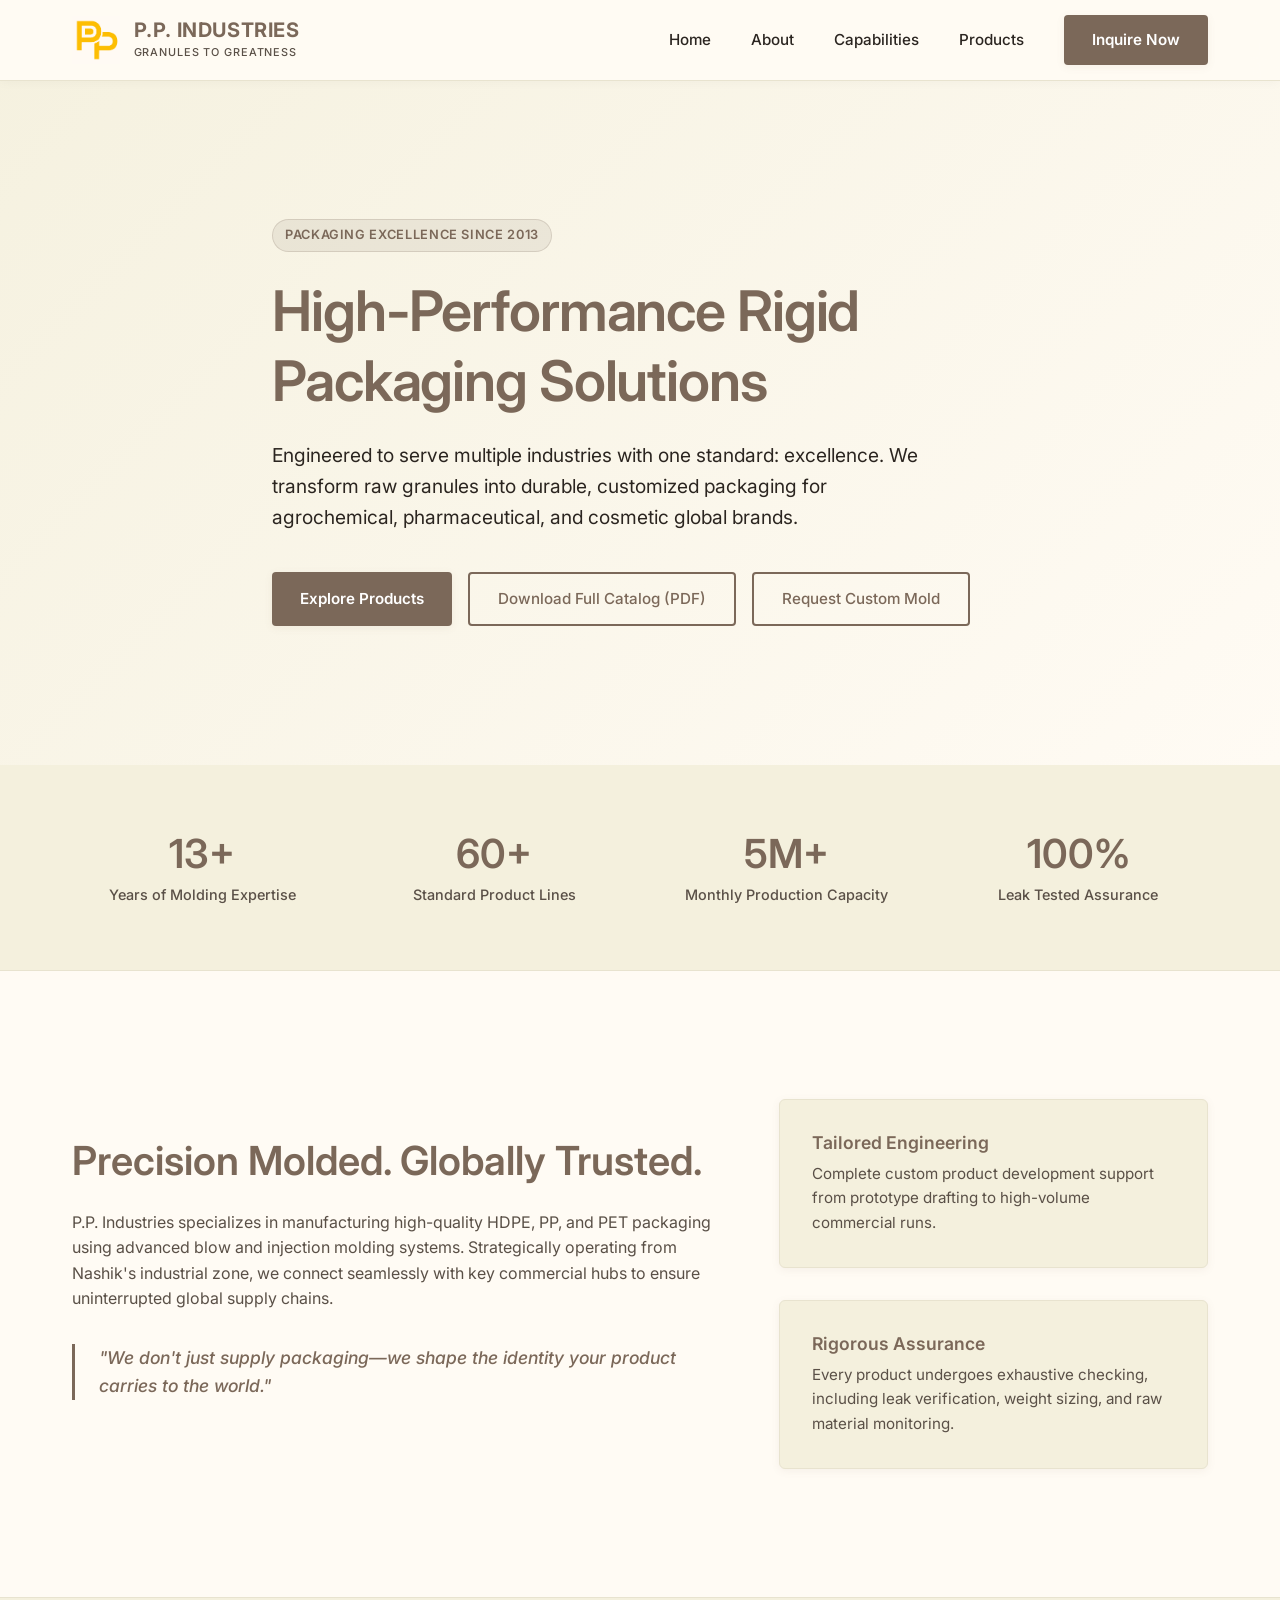
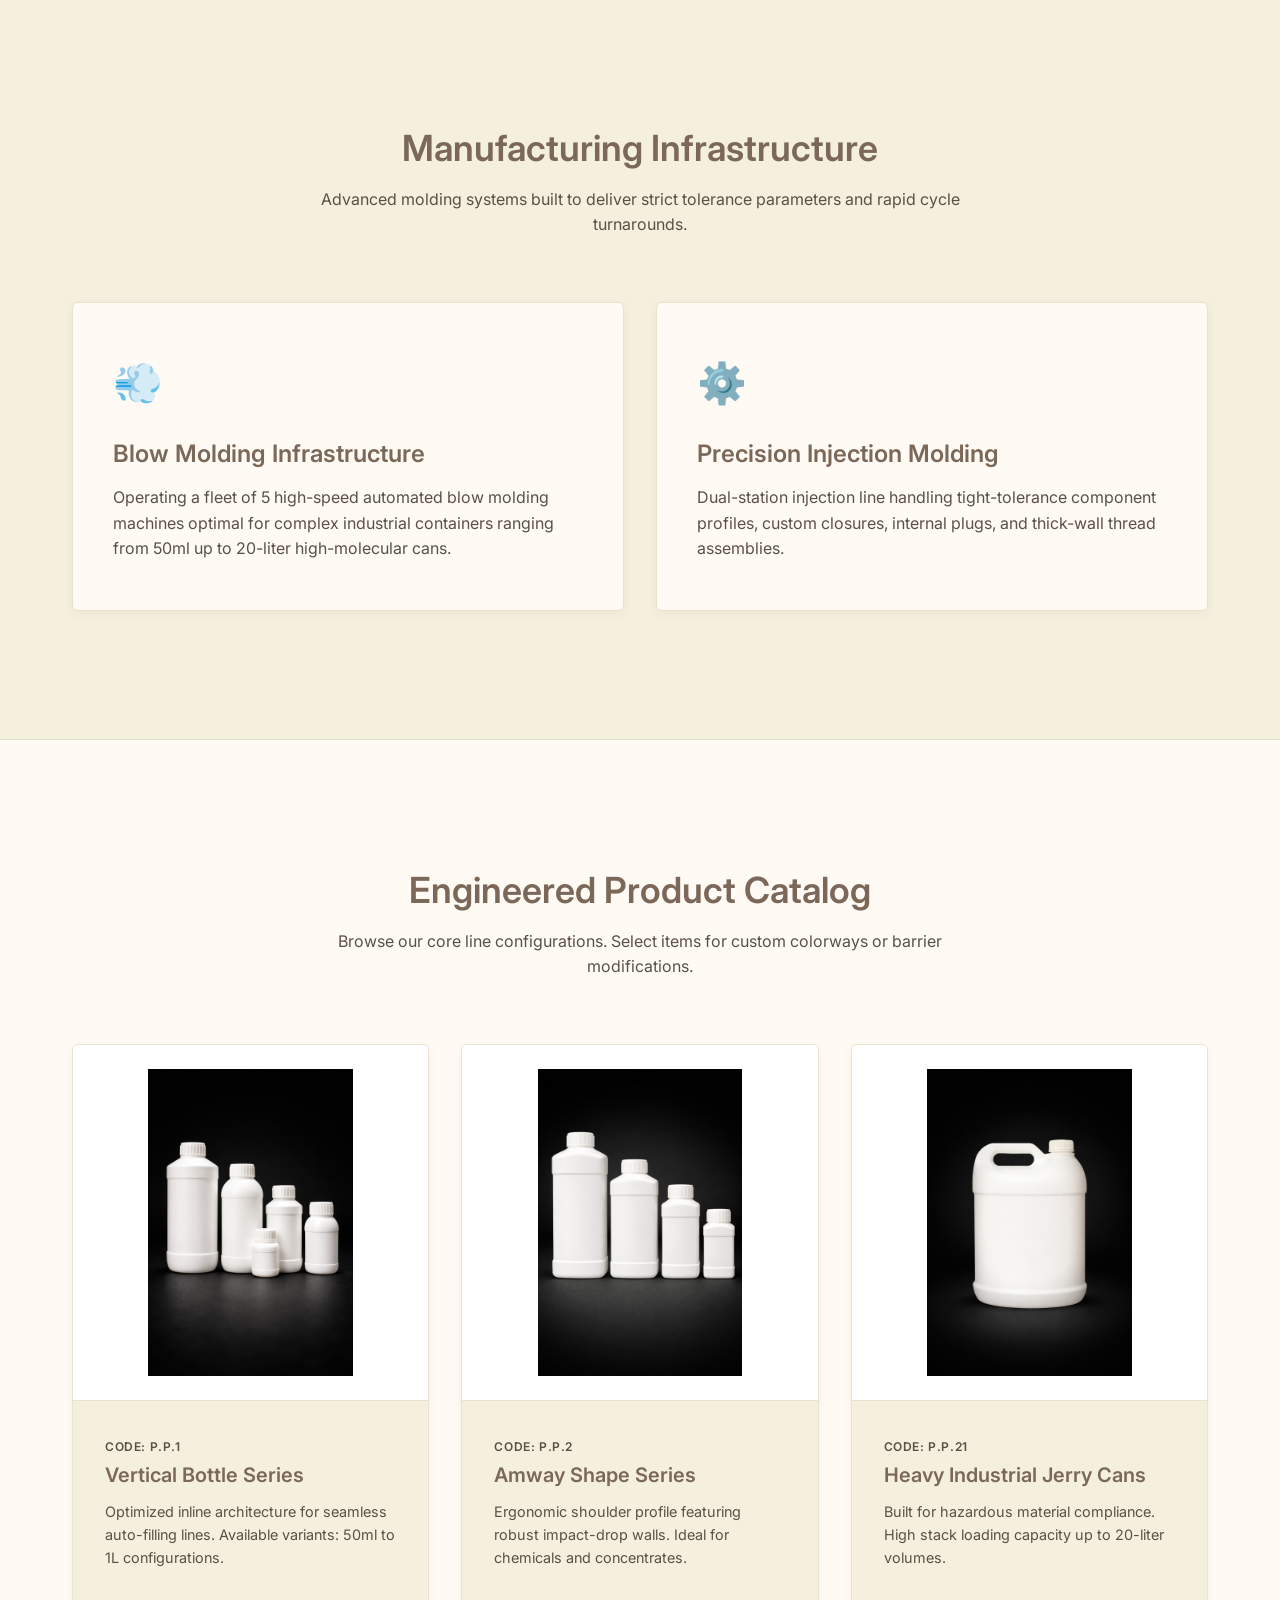
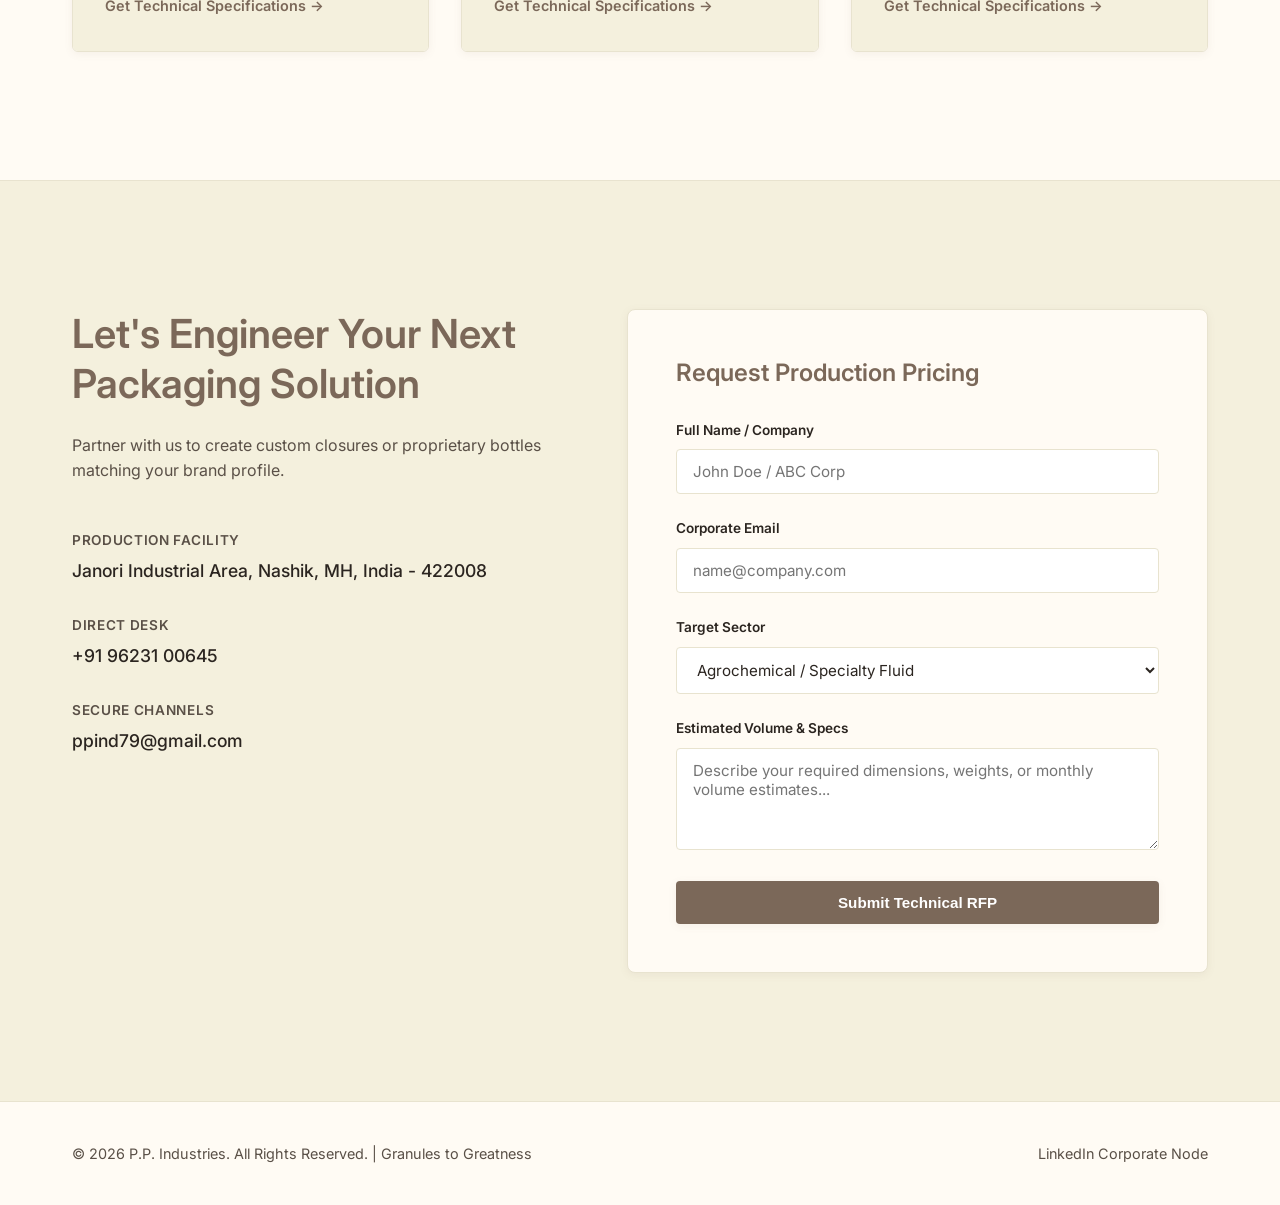
==== index.html @ bef4acb8 "initial code" ====
<!DOCTYPE html>
<html lang="en">
<head>
    <meta charset="UTF-8">
    <meta name="viewport" content="width=device-width, initial-scale=1.0">
    <title>P.P. Industries | Granules to Greatness</title>
    <meta name="description" content="High-quality HDPE and PP bottles manufacturer utilizing advanced blow and injection molding technology. Serving agrochemical, pharmaceutical, and cosmetic sectors.">
    <link rel="stylesheet" href="style.css">
    <link rel="preconnect" href="https://fonts.googleapis.com">
    <link rel="preconnect" href="https://fonts.gstatic.com" crossorigin>
    <link href="https://fonts.googleapis.com/css2?family=Inter:wght@300;400;500;600;700&display=swap" rel="stylesheet">
</head>
<body>

    <header class="main-header">
        <div class="container header-container">
            
            <!-- Premium HD Monogram + Typography Layout -->
            <a href="#home" class="logo-area">
                <img src="media/main-logo.png" alt="P.P. Industries Monogram" class="logo-icon">
                <div class="logo-text">
                    <span class="brand-name">P.P. INDUSTRIES</span>
                    <span class="tagline">Granules to Greatness</span>
                </div>
            </a>
    
            <nav class="nav-links">
                <a href="#home">Home</a>
                <a href="#about">About</a>
                <a href="#capabilities">Capabilities</a>
                <a href="#products">Products</a>
                <a href="#contact" class="btn btn-primary">Inquire Now</a>
            </nav>
            
            <button class="mobile-nav-toggle" aria-label="Toggle Menu">
                <span></span>
                <span></span>
                <span></span>
            </button>
        </div>
    </header>

    <section id="home" class="hero-section">
        <div class="hero-overlay"></div>
        <div class="container hero-content">
            <span class="badge">Packaging Excellence Since 2013</span>
            <h1>High-Performance Rigid Packaging Solutions</h1>
            <p>Engineered to serve multiple industries with one standard: excellence. We transform raw granules into durable, customized packaging for agrochemical, pharmaceutical, and cosmetic global brands.</p>
            <div class="hero-actions">
                <a href="#products" class="btn btn-primary">Explore Products</a>
                <!-- Link to PDF opening in a new tab -->
                <a href="media/catalouge.pdf" target="_blank" rel="noopener noreferrer" class="btn btn-secondary">
                    Download Full Catalog (PDF)
                </a>
                <a href="#contact" class="btn btn-secondary">Request Custom Mold</a>
            </div>
        </div>
    </section>

    <section class="metrics-section">
        <div class="container metrics-grid">
            <div class="metric-card">
                <h3>13+</h3>
                <p>Years of Molding Expertise</p>
            </div>
            <div class="metric-card">
                <h3>60+</h3>
                <p>Standard Product Lines</p>
            </div>
            <div class="metric-card">
                <h3>5M+</h3>
                <p>Monthly Production Capacity</p>
            </div>
            <div class="metric-card">
                <h3>100%</h3>
                <p>Leak Tested Assurance</p>
            </div>
        </div>
    </section>

    <section id="about" class="about-section">
        <div class="container about-grid">
            <div class="about-text">
                <h2>Precision Molded. Globally Trusted.</h2>
                <p>P.P. Industries specializes in manufacturing high-quality HDPE, PP, and PET packaging using advanced blow and injection molding systems. Strategically operating from Nashik's industrial zone, we connect seamlessly with key commercial hubs to ensure uninterrupted global supply chains.</p>
                <blockquote class="quote">
                    "We don't just supply packaging—we shape the identity your product carries to the world."
                </blockquote>
            </div>
            <div class="about-features">
                <div class="feature-item">
                    <h4>Tailored Engineering</h4>
                    <p>Complete custom product development support from prototype drafting to high-volume commercial runs.</p>
                </div>
                <div class="feature-item">
                    <h4>Rigorous Assurance</h4>
                    <p>Every product undergoes exhaustive checking, including leak verification, weight sizing, and raw material monitoring.</p>
                </div>
            </div>
        </div>
    </section>

    <section id="capabilities" class="capabilities-section">
        <div class="container">
            <div class="section-header">
                <h2>Manufacturing Infrastructure</h2>
                <p>Advanced molding systems built to deliver strict tolerance parameters and rapid cycle turnarounds.</p>
            </div>
            <div class="capabilities-grid">
                <div class="capability-card">
                    <div class="cap-icon">💨</div>
                    <h3>Blow Molding Infrastructure</h3>
                    <p>Operating a fleet of 5 high-speed automated blow molding machines optimal for complex industrial containers ranging from 50ml up to 20-liter high-molecular cans.</p>
                </div>
                <div class="capability-card">
                    <div class="cap-icon">⚙️</div>
                    <h3>Precision Injection Molding</h3>
                    <p>Dual-station injection line handling tight-tolerance component profiles, custom closures, internal plugs, and thick-wall thread assemblies.</p>
                </div>
            </div>
        </div>
    </section>

    <section id="products" class="products-section">
        <div class="container">
            <div class="section-header">
                <h2>Engineered Product Catalog</h2>
                <p>Browse our core line configurations. Select items for custom colorways or barrier modifications.</p>
            </div>
            <div class="products-grid">
                <div class="product-card">
                    <div class="product-img-wrapper">
                        <img src="media/products/vertical-bottles.jpeg" alt="Vertical Bottle Series" loading="lazy">
                    </div>
                    <div class="product-info">
                        <span class="prod-code">Code: P.P.1</span>
                        <h3>Vertical Bottle Series</h3>
                        <p>Optimized inline architecture for seamless auto-filling lines. Available variants: 50ml to 1L configurations.</p>
                        <a href="#contact" class="btn-text">Get Technical Specifications &rarr;</a>
                    </div>
                </div>
                <div class="product-card">
                    <div class="product-img-wrapper">
                        <img src="media/products/amway-shape-bottles.jpeg" alt="Amway Shape Series" loading="lazy">
                    </div>
                    <div class="product-info">
                        <span class="prod-code">Code: P.P.2</span>
                        <h3>Amway Shape Series</h3>
                        <p>Ergonomic shoulder profile featuring robust impact-drop walls. Ideal for chemicals and concentrates.</p>
                        <a href="#contact" class="btn-text">Get Technical Specifications &rarr;</a>
                    </div>
                </div>
                <div class="product-card">
                    <div class="product-img-wrapper">
                        <img src="media/products/jerry-can.jpeg" alt="Heavy Duty Jerry Cans" loading="lazy">
                    </div>
                    <div class="product-info">
                        <span class="prod-code">Code: P.P.21</span>
                        <h3>Heavy Industrial Jerry Cans</h3>
                        <p>Built for hazardous material compliance. High stack loading capacity up to 20-liter volumes.</p>
                        <a href="#contact" class="btn-text">Get Technical Specifications &rarr;</a>
                    </div>
                </div>
            </div>
        </div>
    </section>

    <section id="contact" class="contact-section">
        <div class="container contact-grid">
            <div class="contact-details">
                <h2>Let's Engineer Your Next Packaging Solution</h2>
                <p>Partner with us to create custom closures or proprietary bottles matching your brand profile.</p>
                <div class="info-blocks">
                    <div class="info-block">
                        <h5>Production Facility</h5>
                        <p>Janori Industrial Area, Nashik, MH, India - 422008</p>
                    </div>
                    <div class="info-block">
                        <h5>Direct Desk</h5>
                        <p><a href="tel:+919623100645">+91 96231 00645</a></p>
                    </div>
                    <div class="info-block">
                        <h5>Secure Channels</h5>
                        <p><a href="mailto:ppind79@gmail.com">ppind79@gmail.com</a></p>
                    </div>
                </div>
            </div>
            <div class="contact-form-wrapper">
                <h3>Request Production Pricing</h3>
                <form id="rfpForm">
                    <div class="form-group">
                        <label for="clientName">Full Name / Company</label>
                        <input type="text" id="clientName" name="name" required placeholder="John Doe / ABC Corp">
                    </div>
                    <div class="form-group">
                        <label for="clientEmail">Corporate Email</label>
                        <input type="email" id="clientEmail" name="email" required placeholder="name@company.com">
                    </div>
                    <div class="form-group">
                        <label for="industryType">Target Sector</label>
                        <select id="industryType" name="industry">
                            <option value="agrochemical">Agrochemical / Specialty Fluid</option>
                            <option value="pharmaceutical">Pharmaceutical / Nutraceutical</option>
                            <option value="cosmetic">Cosmetics & Personal Care</option>
                            <option value="industrial">Industrial Chemicals & Lubricants</option>
                        </select>
                    </div>
                    <div class="form-group">
                        <label for="message">Estimated Volume & Specs</label>
                        <textarea id="message" name="message" rows="4" required placeholder="Describe your required dimensions, weights, or monthly volume estimates..."></textarea>
                    </div>
                    
                    <button type="submit" id="submit-btn" class="btn btn-primary btn-block">Submit Technical RFP</button>
                    
                    <div id="formStatus" style="display: none; margin-top: 20px; padding: 15px; border-radius: 4px; text-align: center; font-size: 0.95rem; border: 1px solid transparent;"></div>
                </form>
            </div>
        </div>
    </section>

    <footer class="main-footer">
        <div class="container footer-bottom">
            <p>&copy; 2026 P.P. Industries. All Rights Reserved. | Granules to Greatness</p>
            <div class="footer-meta">
                <a href="https://linkedin.com" target="_blank" rel="noopener">LinkedIn Corporate Node</a>
            </div>
        </div>
    </footer>

    <script src="app.js"></script>
</body>
</html>
---- style.css ----
/* --- Global Token Hierarchy & Reset --- */
:root {
    /* Brand Colors based on P.P. Industries Catalog */
    --bg-main: #FFFBF4;         /* Warm White - Main Background */
    --bg-surface: #F4F0DD;      /* Light Cream - Cards & Alternate Sections */
    --primary-accent: #7B6859;  /* Grounded Taupe - Buttons, Headers, Emphases */
    --primary-hover: #5E4E42;   /* Darker Taupe - Interactive States */
    
    /* Typography Colors for Light Backgrounds */
    --text-main: #2B2520;       /* Deep Charcoal/Brown - High Readability */
    --text-muted: #5A5047;      /* Medium Taupe - Secondary Copy */
    --text-light: #FFFFFF;      /* White text for dark overlays/buttons */
    
    /* Structural Elements */
    --border-color: #E8E3CF;    /* Soft beige border */
    --shadow-sm: 0 2px 8px rgba(123, 104, 89, 0.08);
    --shadow-md: 0 8px 24px rgba(123, 104, 89, 0.12);
    
    --font-stack: 'Inter', -apple-system, BlinkMacSystemFont, sans-serif;
    --transition-smooth: all 0.3s cubic-bezier(0.4, 0, 0.2, 1);
}

* {
    box-sizing: border-box;
    margin: 0;
    padding: 0;
}

html {
    scroll-behavior: smooth;
    font-family: var(--font-stack);
    background-color: var(--bg-main);
    color: var(--text-main);
}

body {
    line-height: 1.6;
    overflow-x: hidden;
}

.container {
    width: 100%;
    max-width: 1200px;
    margin: 0 auto;
    padding: 0 2rem;
}

/* --- Typographic Foundation --- */
h1, h2, h3, h4, h5 {
    font-weight: 600;
    line-height: 1.25;
    color: var(--primary-accent);
}

a {
    color: inherit;
    text-decoration: none;
    transition: var(--transition-smooth);
}

/* --- Reusable Design Components --- */
.btn {
    display: inline-flex;
    align-items: center;
    justify-content: center;
    padding: 0.8rem 1.75rem;
    font-size: 0.95rem;
    font-weight: 500;
    border-radius: 4px;
    cursor: pointer;
    transition: var(--transition-smooth);
    border: none;
}

.btn-primary {
    background-color: var(--primary-accent);
    color: var(--text-light);
    font-weight: 600;
    box-shadow: var(--shadow-sm);
}

.btn-primary:hover {
    background-color: var(--primary-hover);
    transform: translateY(-2px);
    box-shadow: var(--shadow-md);
}

.btn-secondary {
    background-color: transparent;
    color: var(--primary-accent);
    border: 2px solid var(--primary-accent);
}

.btn-secondary:hover {
    background-color: rgba(123, 104, 89, 0.05);
}

.btn-block {
    width: 100%;
}

.badge {
    display: inline-block;
    padding: 0.35rem 0.75rem;
    background-color: rgba(123, 104, 89, 0.1);
    border: 1px solid rgba(123, 104, 89, 0.2);
    color: var(--primary-accent);
    font-size: 0.8rem;
    font-weight: 600;
    text-transform: uppercase;
    letter-spacing: 0.05em;
    border-radius: 99px;
    margin-bottom: 1.5rem;
}

.section-header {
    text-align: center;
    max-width: 700px;
    margin: 0 auto 4rem auto;
}

.section-header h2 {
    font-size: 2.25rem;
    margin-bottom: 1rem;
}

.section-header p {
    color: var(--text-muted);
}

/* --- Header & Layout System --- */
.main-header {
    position: fixed;
    top: 0;
    left: 0;
    width: 100%;
    z-index: 1000;
    background-color: rgba(255, 251, 244, 0.95);
    backdrop-filter: blur(12px);
    border-bottom: 1px solid var(--border-color);
    box-shadow: 0 2px 10px rgba(0,0,0,0.03);
}

.header-container {
    display: flex;
    align-items: center;
    justify-content: space-between;
    height: 80px;
    transition: height 0.3s ease;
}

/* .logo-area {
    display: flex;
    align-items: center;
    gap: 0.75rem;
}

.logo {
    height: 20%;
    width: 20%;
}

.logo-text {
    display: flex;
    flex-direction: column;
} */

/* --- Fine-tuned Navigation Branding Architecture --- */
.logo-area {
    display: flex;
    align-items: center;
    gap: 0.85rem; /* Precise breathing space between icon and brand text */
    height: 100%;
}

.logo-icon {
    height: 48px; /* Perfectly balanced for an elegant navigation grid */
    width: auto;
    object-fit: contain;
    transition: var(--transition-smooth);
}

.logo-text {
    display: flex;
    flex-direction: column;
    justify-content: center;
}

.brand-name {
    font-weight: 700;
    font-size: 1.25rem;
    letter-spacing: 0.03em;
    color: var(--primary-accent); /* Taupe branding color */
    line-height: 1.1;
}

.tagline {
    font-size: 0.68rem;
    text-transform: uppercase;
    color: var(--text-muted);
    letter-spacing: 0.08em;
    font-weight: 500;
    margin-top: 0.15rem;
}

/* Micro-interaction layout look */
.logo-area:hover .logo-icon {
    transform: scale(1.03);
}

/* .brand-name {
    font-weight: 700;
    font-size: 1.15rem;
    letter-spacing: 0.05em;
    color: var(--primary-accent);
}

.tagline {
    font-size: 0.7rem;
    text-transform: uppercase;
    color: var(--text-muted);
    letter-spacing: 0.1em;
} */

.nav-links {
    display: flex;
    align-items: center;
    gap: 2.5rem;
}

.nav-links a:not(.btn) {
    font-size: 0.95rem;
    font-weight: 500;
    color: var(--text-main);
}

.nav-links a:not(.btn):hover {
    color: var(--primary-accent);
}

.mobile-nav-toggle {
    display: none;
    flex-direction: column;
    gap: 6px;
    background: none;
    border: none;
    cursor: pointer;
}

.mobile-nav-toggle span {
    width: 24px;
    height: 2px;
    background-color: var(--primary-accent);
    transition: var(--transition-smooth);
}

/* --- Hero Section Display --- */
.hero-section {
    position: relative;
    padding: 180px 0 100px 0;
    min-height: 85vh;
    display: flex;
    align-items: center;
    background-image: url('media/hero-bg.jpg');
    background-size: cover;
    background-position: center;
}

/* Elegant warm gradient overlay */
.hero-overlay {
    position: absolute;
    top: 0;
    left: 0;
    width: 100%;
    height: 100%;
    background: linear-gradient(135deg, rgba(244, 240, 221, 0.92) 0%, rgba(255, 251, 244, 0.7) 100%);
}

.hero-content {
    position: relative;
    z-index: 2;
    max-width: 800px;
}

.hero-content h1 {
    font-size: 3.5rem;
    margin-bottom: 1.5rem;
    letter-spacing: -0.02em;
    color: var(--primary-accent);
}

.hero-content p {
    font-size: 1.2rem;
    color: var(--text-main);
    margin-bottom: 2.5rem;
    max-width: 650px;
}

.hero-actions {
    display: flex;
    gap: 1rem;
}

/* --- Core Metrics Display --- */
.metrics-section {
    background-color: var(--bg-surface);
    border-bottom: 1px solid var(--border-color);
    padding: 4rem 0;
}

.metrics-grid {
    display: grid;
    grid-template-columns: repeat(4, 1fr);
    gap: 2rem;
    text-align: center;
}

.metric-card h3 {
    font-size: 2.5rem;
    color: var(--primary-accent);
    margin-bottom: 0.25rem;
}

.metric-card p {
    font-size: 0.9rem;
    color: var(--text-muted);
    font-weight: 500;
}

/* --- About & Feature Grid --- */
.about-section {
    padding: 8rem 0;
}

.about-grid {
    display: grid;
    grid-template-columns: 1.2fr 0.8fr;
    gap: 4rem;
    align-items: center;
}

.about-text h2 {
    font-size: 2.5rem;
    margin-bottom: 1.5rem;
}

.about-text p {
    color: var(--text-muted);
    margin-bottom: 2rem;
}

.quote {
    border-left: 3px solid var(--primary-accent);
    padding-left: 1.5rem;
    font-style: italic;
    color: var(--primary-accent);
    font-size: 1.1rem;
    margin: 2rem 0;
    font-weight: 500;
}

.about-features {
    display: flex;
    flex-direction: column;
    gap: 2rem;
}

.feature-item {
    background-color: var(--bg-surface);
    border: 1px solid var(--border-color);
    padding: 2rem;
    border-radius: 6px;
    box-shadow: var(--shadow-sm);
}

.feature-item h4 {
    font-size: 1.1rem;
    margin-bottom: 0.5rem;
    color: var(--primary-accent);
}

.feature-item p {
    font-size: 0.95rem;
    color: var(--text-muted);
}

/* --- Capabilities Block --- */
.capabilities-section {
    padding: 8rem 0;
    background-color: var(--bg-surface);
    border-top: 1px solid var(--border-color);
    border-bottom: 1px solid var(--border-color);
}

.capabilities-grid {
    display: grid;
    grid-template-columns: repeat(2, 1fr);
    gap: 2rem;
}

.capability-card {
    background-color: var(--bg-main);
    border: 1px solid var(--border-color);
    padding: 3rem 2.5rem;
    border-radius: 6px;
    transition: var(--transition-smooth);
    box-shadow: var(--shadow-sm);
}

.capability-card:hover {
    border-color: var(--primary-accent);
    transform: translateY(-4px);
    box-shadow: var(--shadow-md);
}

.cap-icon {
    font-size: 2.5rem;
    margin-bottom: 1.5rem;
}

.capability-card h3 {
    font-size: 1.5rem;
    margin-bottom: 1rem;
}

.capability-card p {
    color: var(--text-muted);
}

/* --- Product Cards Showcase --- */
.products-section {
    padding: 8rem 0;
}

.products-grid {
    display: grid;
    grid-template-columns: repeat(3, 1fr);
    gap: 2rem;
}

.product-card {
    background-color: var(--bg-main);
    border: 1px solid var(--border-color);
    border-radius: 6px;
    overflow: hidden;
    transition: var(--transition-smooth);
    box-shadow: var(--shadow-sm);
}

.product-card:hover {
    transform: translateY(-4px);
    border-color: var(--primary-accent);
    box-shadow: var(--shadow-md);
}

.product-img-wrapper {
    position: relative;
    padding-top: 100%;
    background-color: #FFFFFF; /* Pure white background makes white/clear bottles pop */
    border-bottom: 1px solid var(--border-color);
}

.product-img-wrapper img {
    position: absolute;
    top: 0;
    left: 0;
    width: 100%;
    height: 100%;
    object-fit: contain;
    padding: 1.5rem;
}

.product-info {
    padding: 2rem;
    background-color: var(--bg-surface);
}

.prod-code {
    font-size: 0.75rem;
    color: var(--text-muted);
    font-weight: 600;
    letter-spacing: 0.05em;
    text-transform: uppercase;
}

.product-info h3 {
    font-size: 1.25rem;
    margin: 0.25rem 0 0.75rem 0;
}

.product-info p {
    font-size: 0.9rem;
    color: var(--text-muted);
    margin-bottom: 1.5rem;
}

.btn-text {
    font-size: 0.9rem;
    color: var(--primary-accent);
    font-weight: 600;
}

.btn-text:hover {
    color: var(--primary-hover);
}

/* --- Contact & Production Forms --- */
.contact-section {
    padding: 8rem 0;
    background-color: var(--bg-surface);
    border-top: 1px solid var(--border-color);
}

.contact-grid {
    display: grid;
    grid-template-columns: 0.9fr 1.1fr;
    gap: 5rem;
    align-items: flex-start;
}

.contact-details h2 {
    font-size: 2.5rem;
    margin-bottom: 1.5rem;
}

.contact-details p {
    color: var(--text-muted);
    margin-bottom: 3rem;
}

.info-blocks {
    display: flex;
    flex-direction: column;
    gap: 2rem;
}

.info-block h5 {
    font-size: 0.85rem;
    text-transform: uppercase;
    color: var(--text-muted);
    margin-bottom: 0.5rem;
    letter-spacing: 0.05em;
}

.info-block p {
    font-size: 1.1rem;
    color: var(--text-main);
    margin: 0;
    font-weight: 500;
}

.contact-form-wrapper {
    background-color: var(--bg-main);
    border: 1px solid var(--border-color);
    padding: 3rem;
    border-radius: 8px;
    box-shadow: var(--shadow-sm);
}

.contact-form-wrapper h3 {
    font-size: 1.5rem;
    margin-bottom: 2rem;
    color: var(--primary-accent);
}

.form-group {
    margin-bottom: 1.5rem;
}

.form-group label {
    display: block;
    font-size: 0.85rem;
    font-weight: 600;
    margin-bottom: 0.5rem;
    color: var(--text-main);
}

.form-group input,
.form-group select,
.form-group textarea {
    width: 100%;
    padding: 0.75rem 1rem;
    background-color: #FFFFFF;
    border: 1px solid var(--border-color);
    color: var(--text-main);
    font-family: var(--font-stack);
    font-size: 0.95rem;
    border-radius: 4px;
    transition: var(--transition-smooth);
}

.form-group input:focus,
.form-group select:focus,
.form-group textarea:focus {
    outline: none;
    border-color: var(--primary-accent);
    box-shadow: 0 0 0 3px rgba(123, 104, 89, 0.1);
}

/* --- Footer Platform --- */
.main-footer {
    border-top: 1px solid var(--border-color);
    background-color: var(--bg-main);
    padding: 2.5rem 0;
    font-size: 0.9rem;
    color: var(--text-muted);
}

.footer-bottom {
    display: flex;
    justify-content: space-between;
    align-items: center;
}

/* --- Adaptive Layout Queries --- */
@media (max-width: 1024px) {
    .about-grid, .contact-grid {
        grid-template-columns: 1fr;
        gap: 4rem;
    }
    .products-grid {
        grid-template-columns: repeat(2, 1fr);
    }
}

/* --- Adaptive Layout Queries --- */
@media (max-width: 768px) {
    /* Mobile Navigation Architecture */
    .nav-links {
        position: absolute;
        top: 100%;
        left: 0;
        width: 100%;
        background-color: var(--bg-main);
        flex-direction: column;
        padding: 2rem;
        gap: 1.5rem;
        border-bottom: 1px solid var(--border-color);
        box-shadow: var(--shadow-md);
        
        /* Hidden by default using clip-path for a smooth dropdown animation */
        clip-path: polygon(0 0, 100% 0, 100% 0, 0 0);
        transition: clip-path 0.3s ease-in-out;
    }

    /* Class toggled via JS */
    .nav-links.active {
        clip-path: polygon(0 0, 100% 0, 100% 100%, 0 100%);
    }

    .mobile-nav-toggle { 
        display: flex; 
    }

    /* Adjust typography and grids for mobile */
    .hero-content h1 { 
        font-size: 2.5rem; 
    }
    
    .products-grid, .capabilities-grid, .metrics-grid {
        grid-template-columns: 1fr;
    }
    
    .footer-bottom {
        flex-direction: column;
        gap: 1.5rem;
        text-align: center;
    }
}
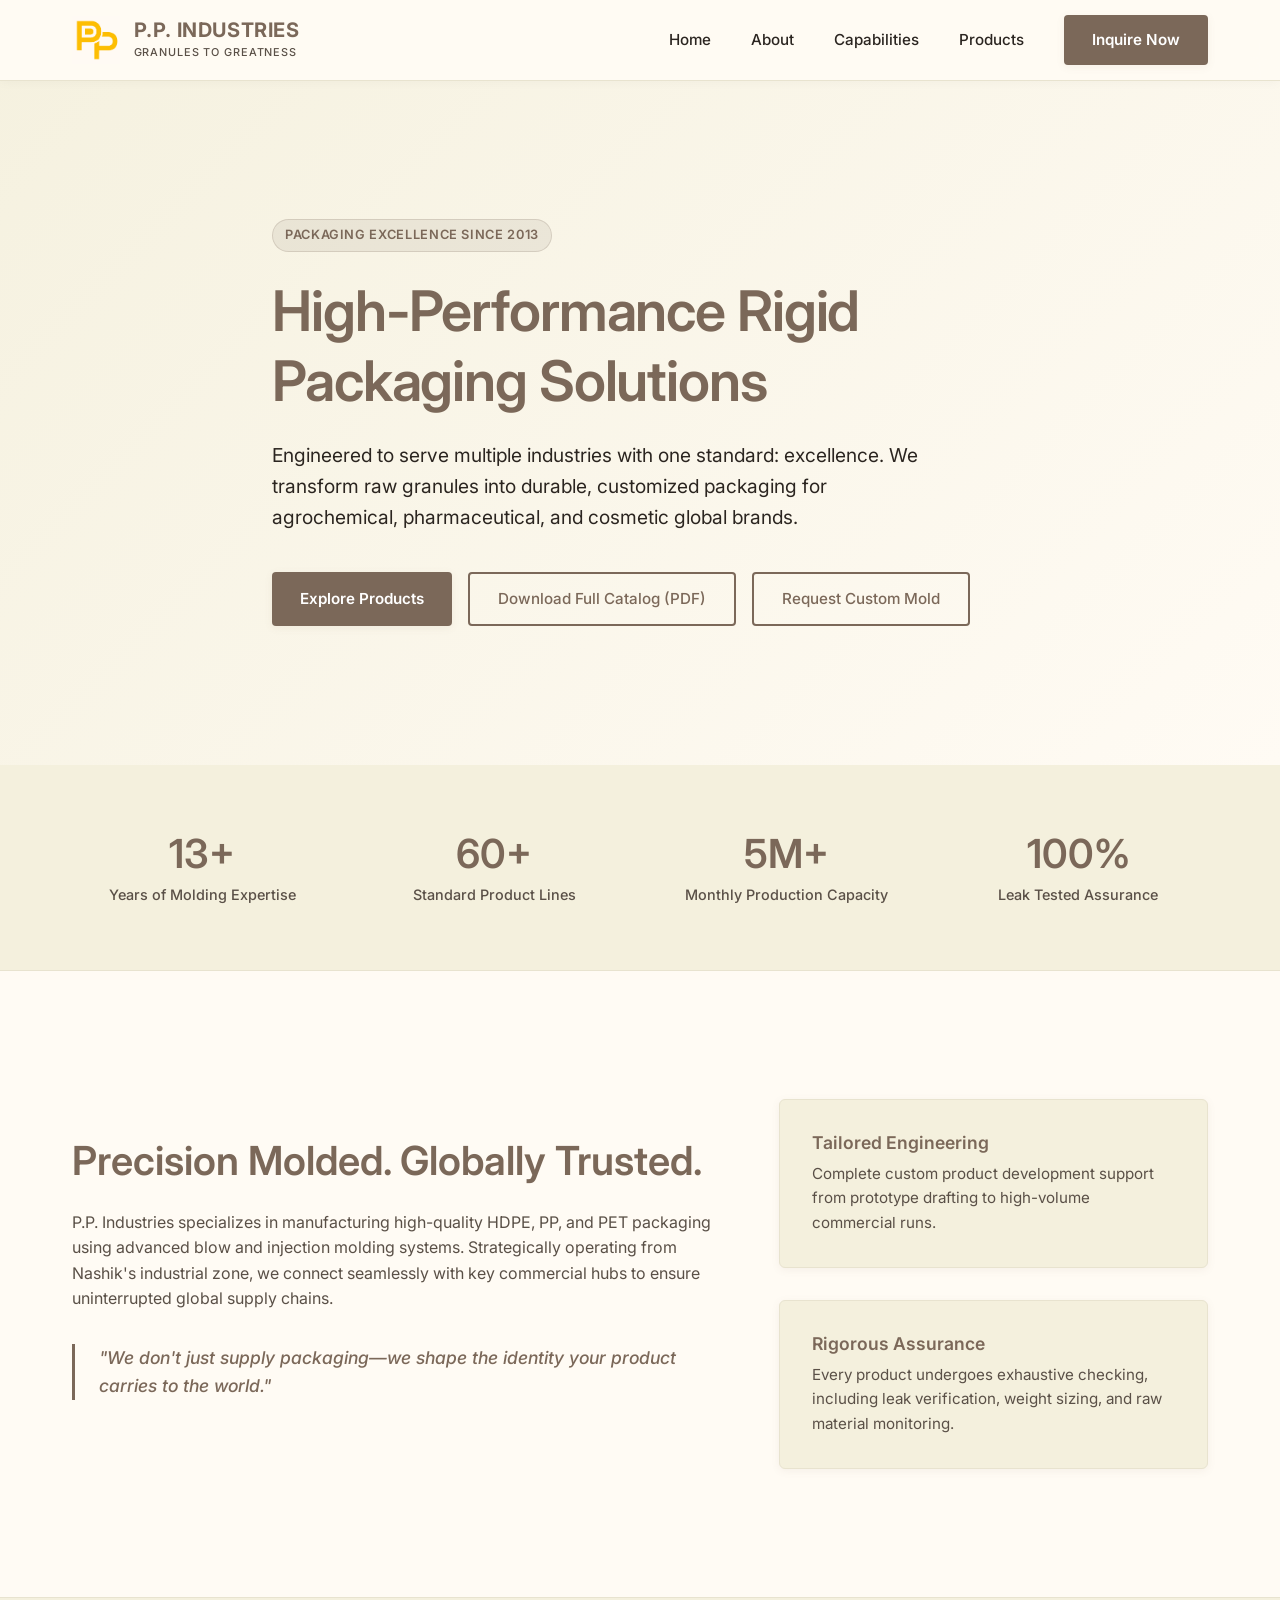
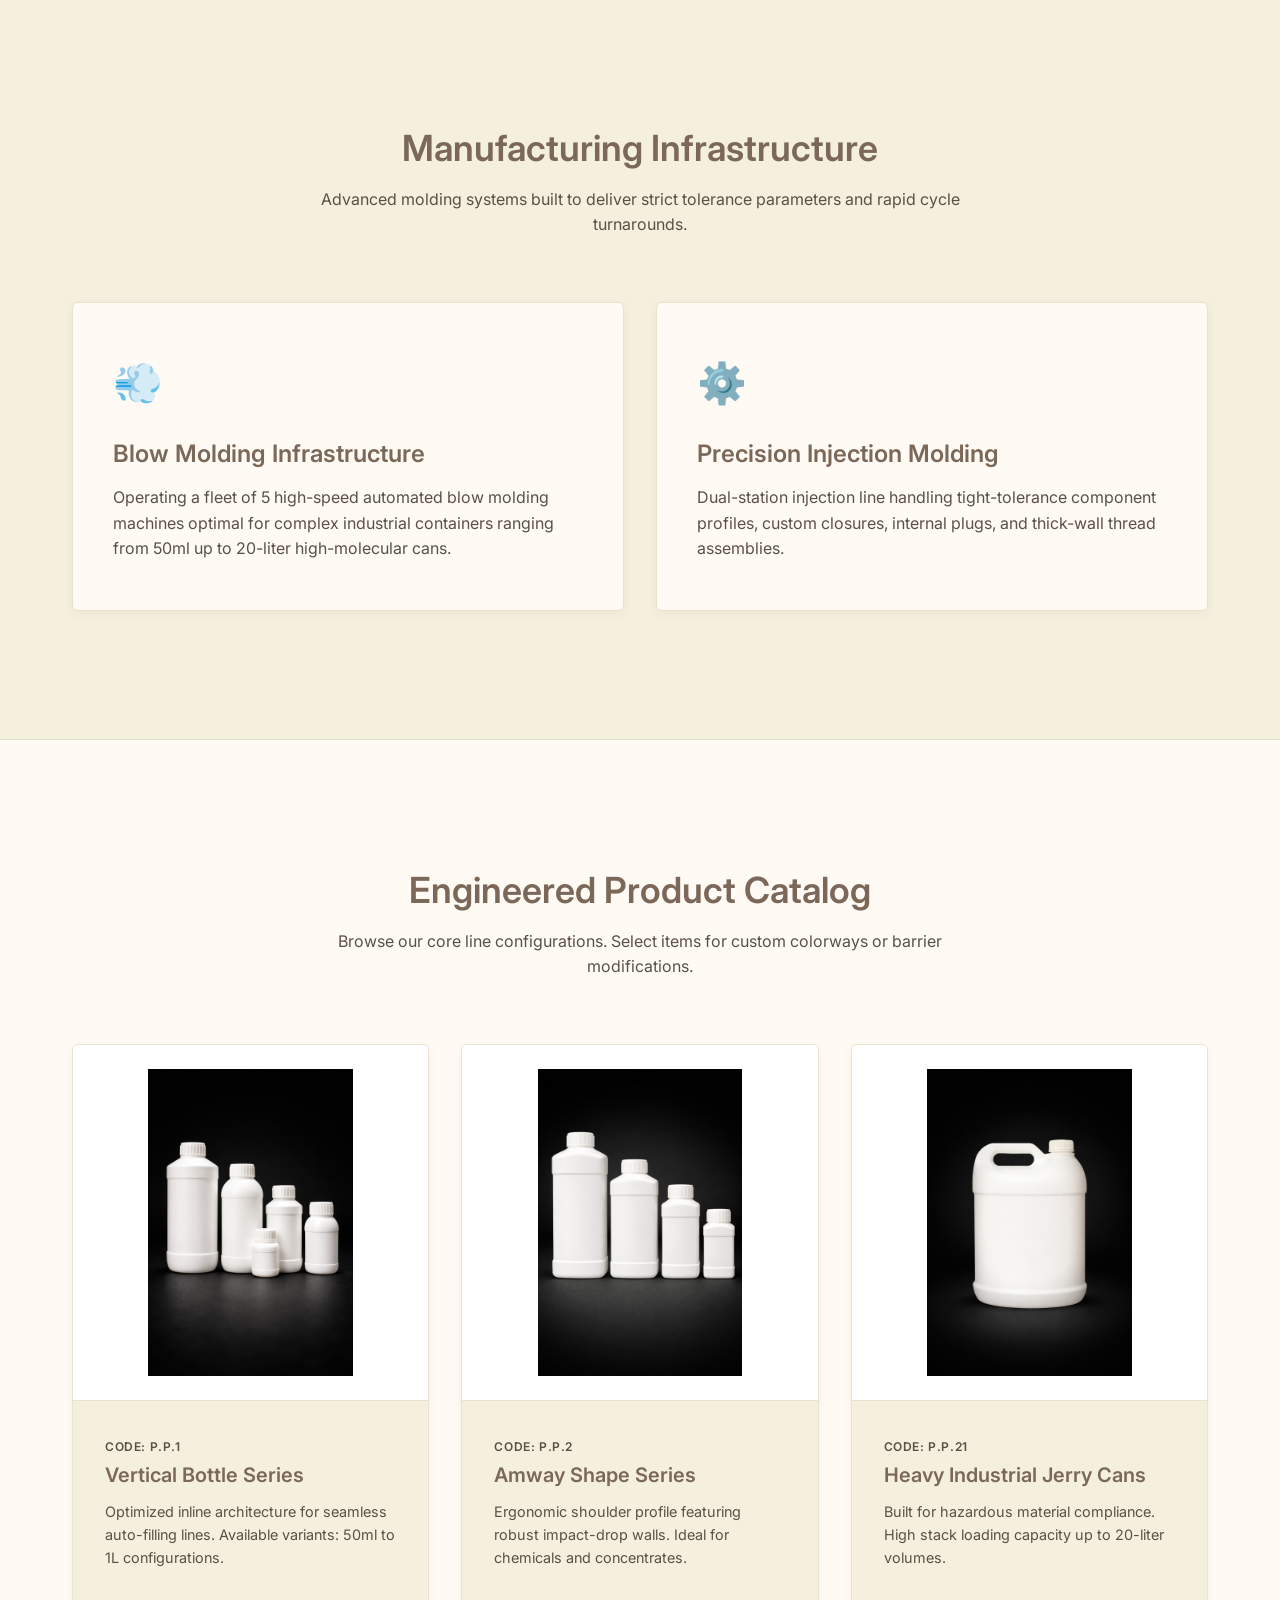
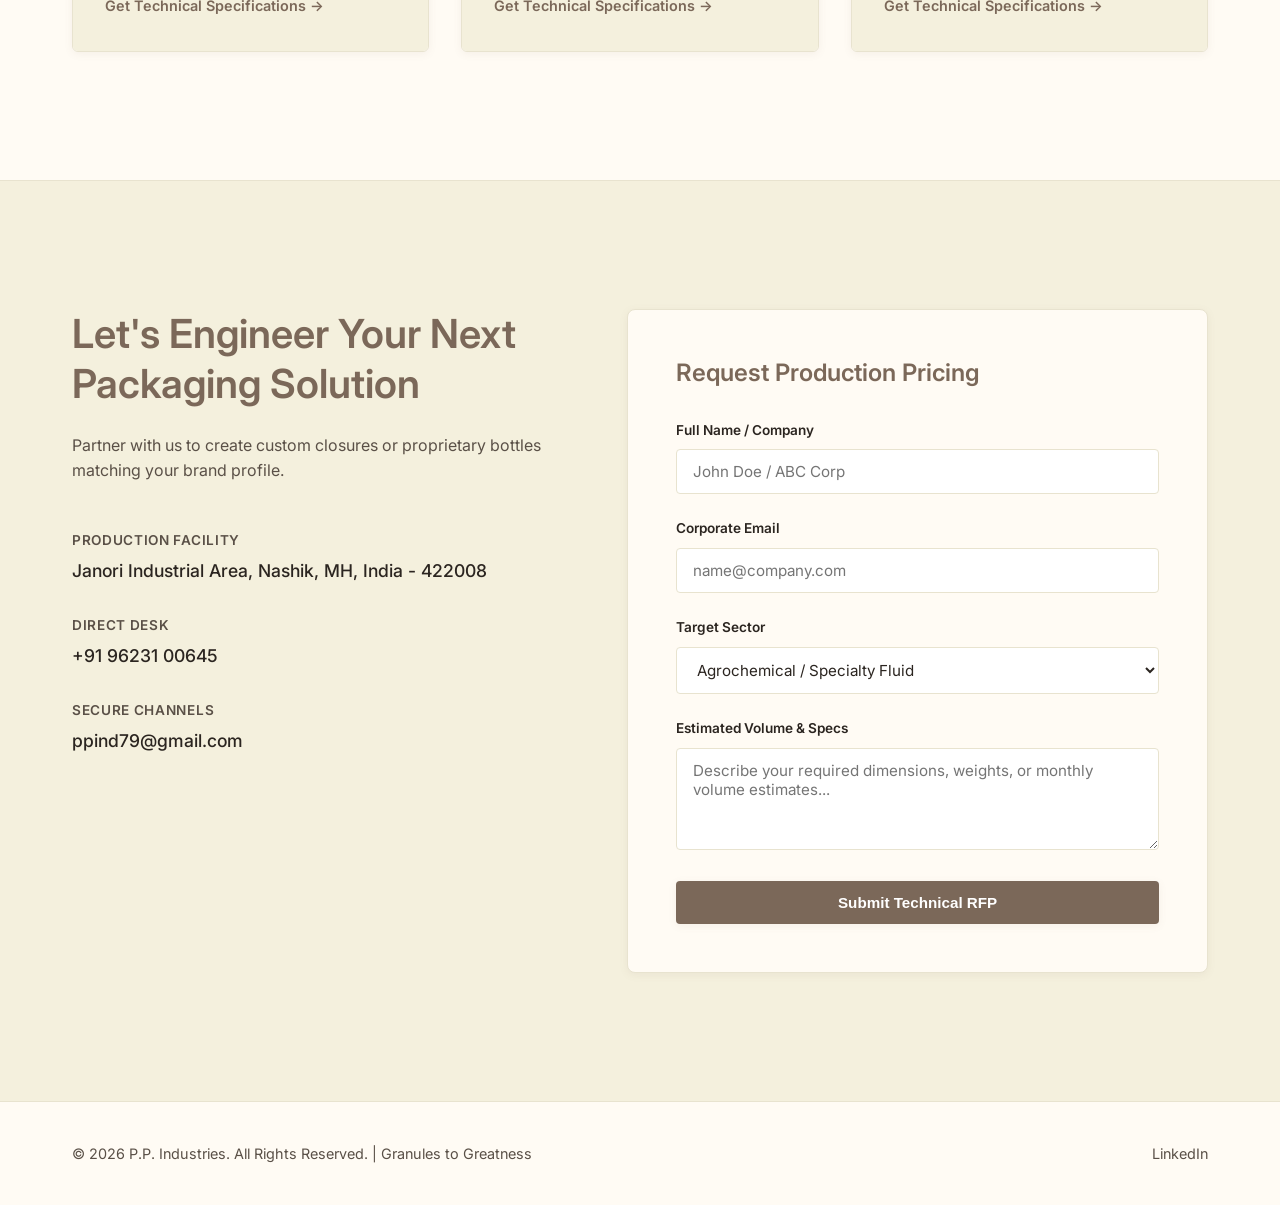
==== commit 00d8627b: "linkedin add" ====
--- a/index.html
+++ b/index.html
@@ -222,7 +222,7 @@
         <div class="container footer-bottom">
             <p>&copy; 2026 P.P. Industries. All Rights Reserved. | Granules to Greatness</p>
             <div class="footer-meta">
-                <a href="https://linkedin.com" target="_blank" rel="noopener">LinkedIn Corporate Node</a>
+                <a href="https://linkedin.com" target="_blank" rel="noopener">LinkedIn</a>
             </div>
         </div>
     </footer>
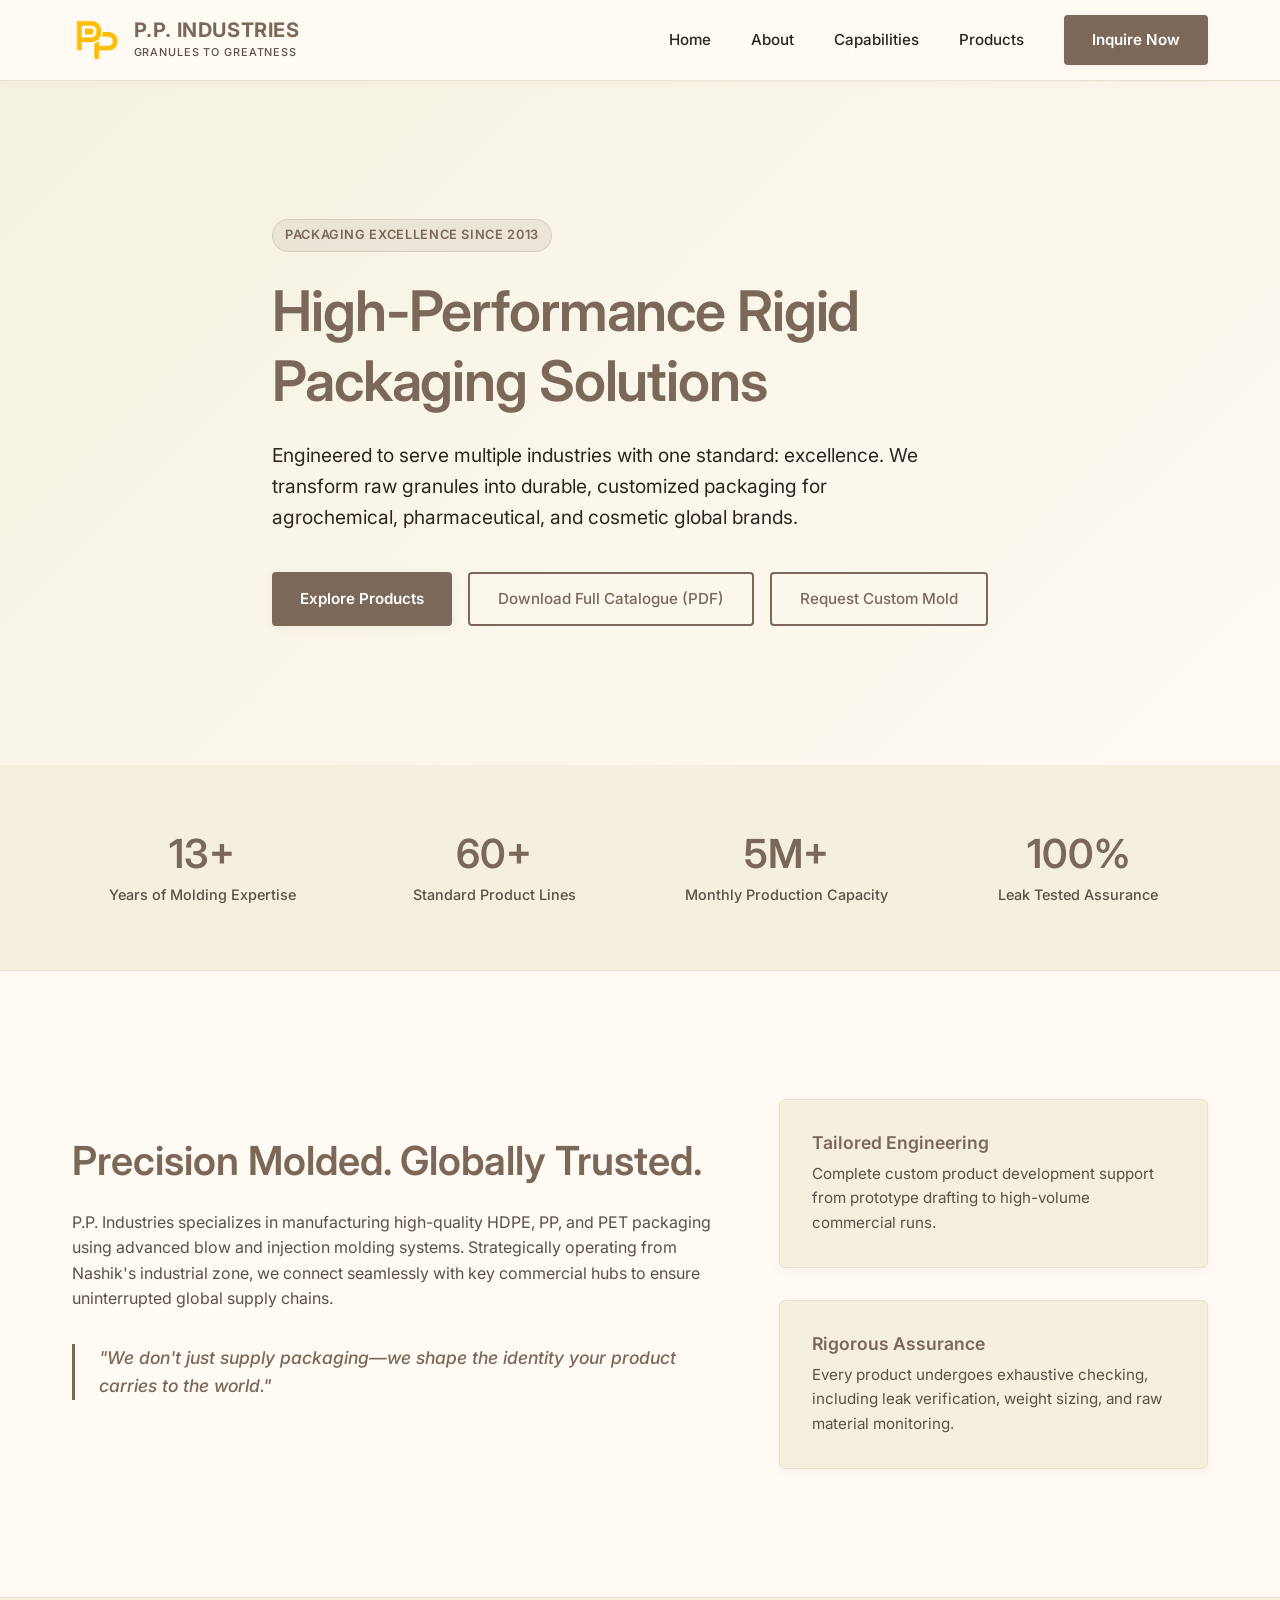
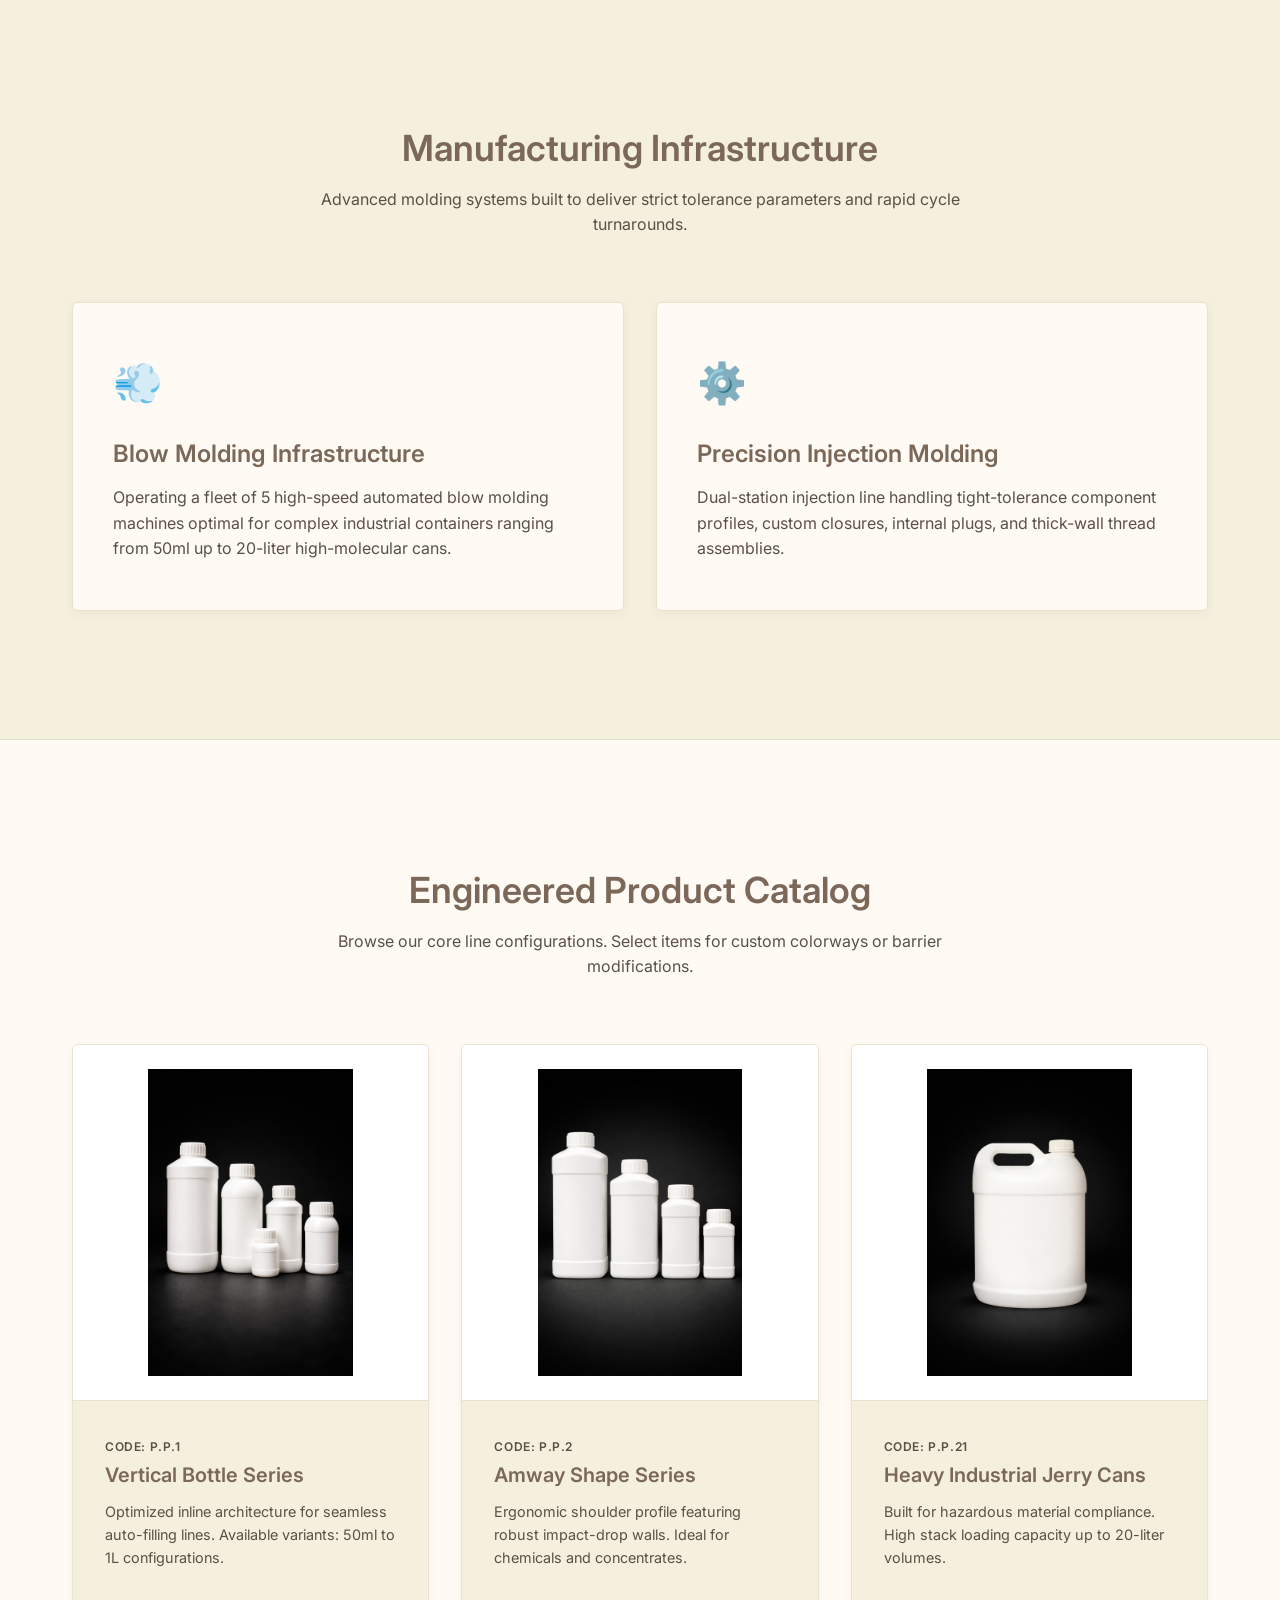
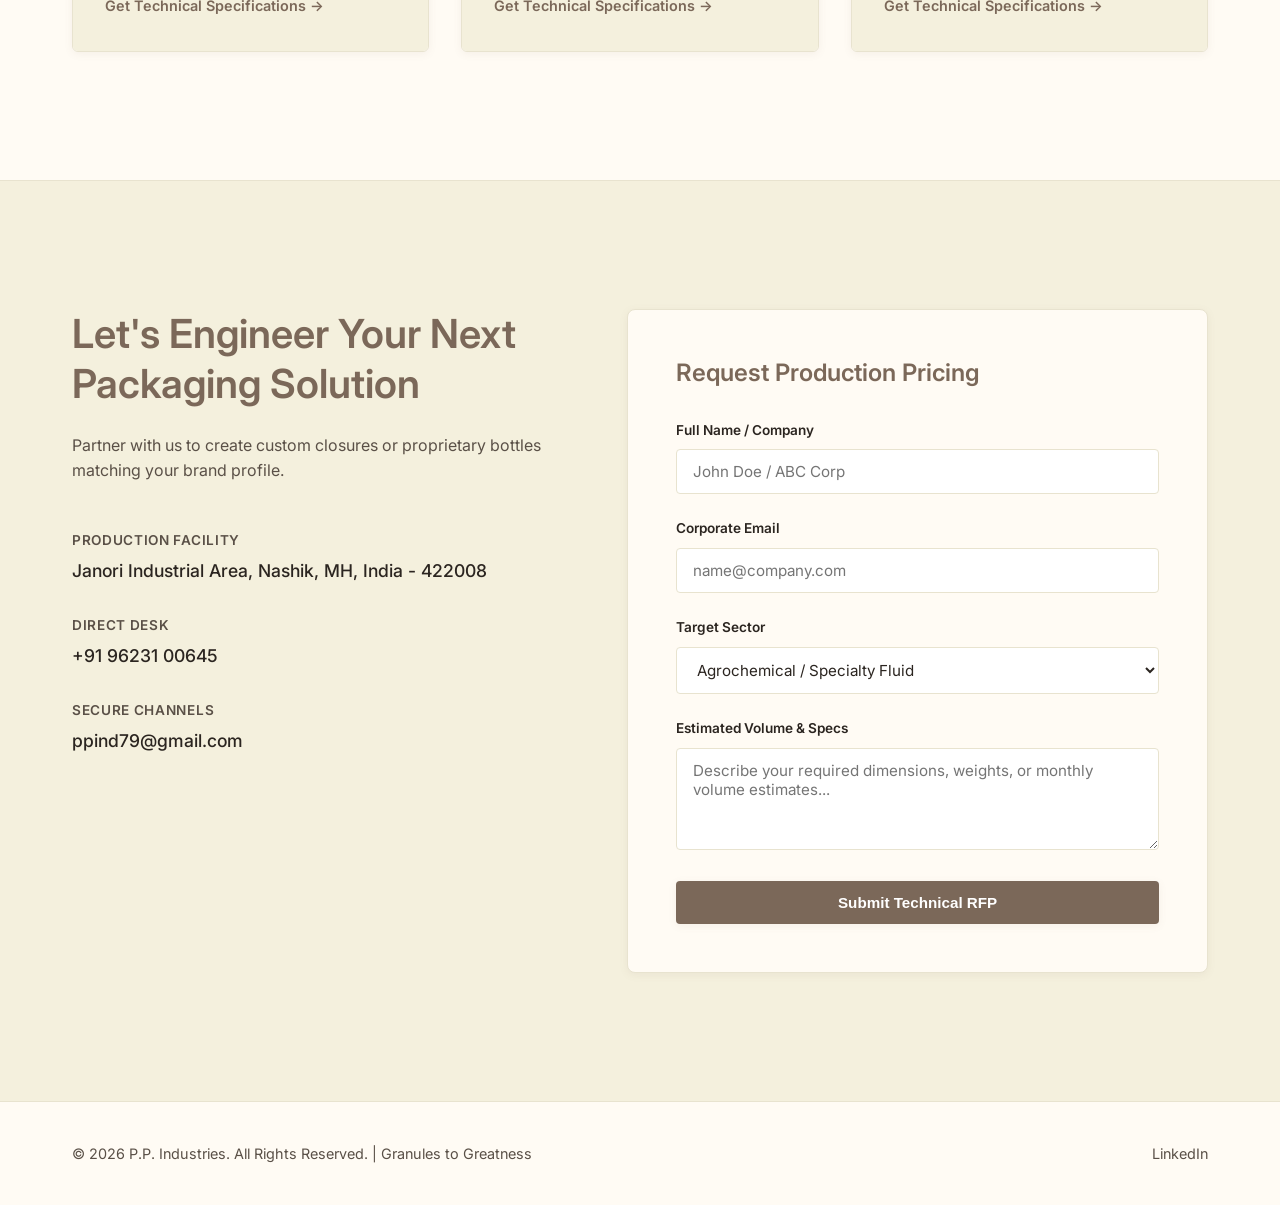
==== commit ec3471a8: "error page add and code changes" ====
--- a/index.html
+++ b/index.html
@@ -49,8 +49,8 @@
             <div class="hero-actions">
                 <a href="#products" class="btn btn-primary">Explore Products</a>
                 <!-- Link to PDF opening in a new tab -->
-                <a href="media/catalouge.pdf" target="_blank" rel="noopener noreferrer" class="btn btn-secondary">
-                    Download Full Catalog (PDF)
+                <a href="media/PPIndustries_Catalogue.pdf" target="_blank" rel="noopener noreferrer" class="btn btn-secondary">
+                    Download Full Catalogue (PDF)
                 </a>
                 <a href="#contact" class="btn btn-secondary">Request Custom Mold</a>
             </div>
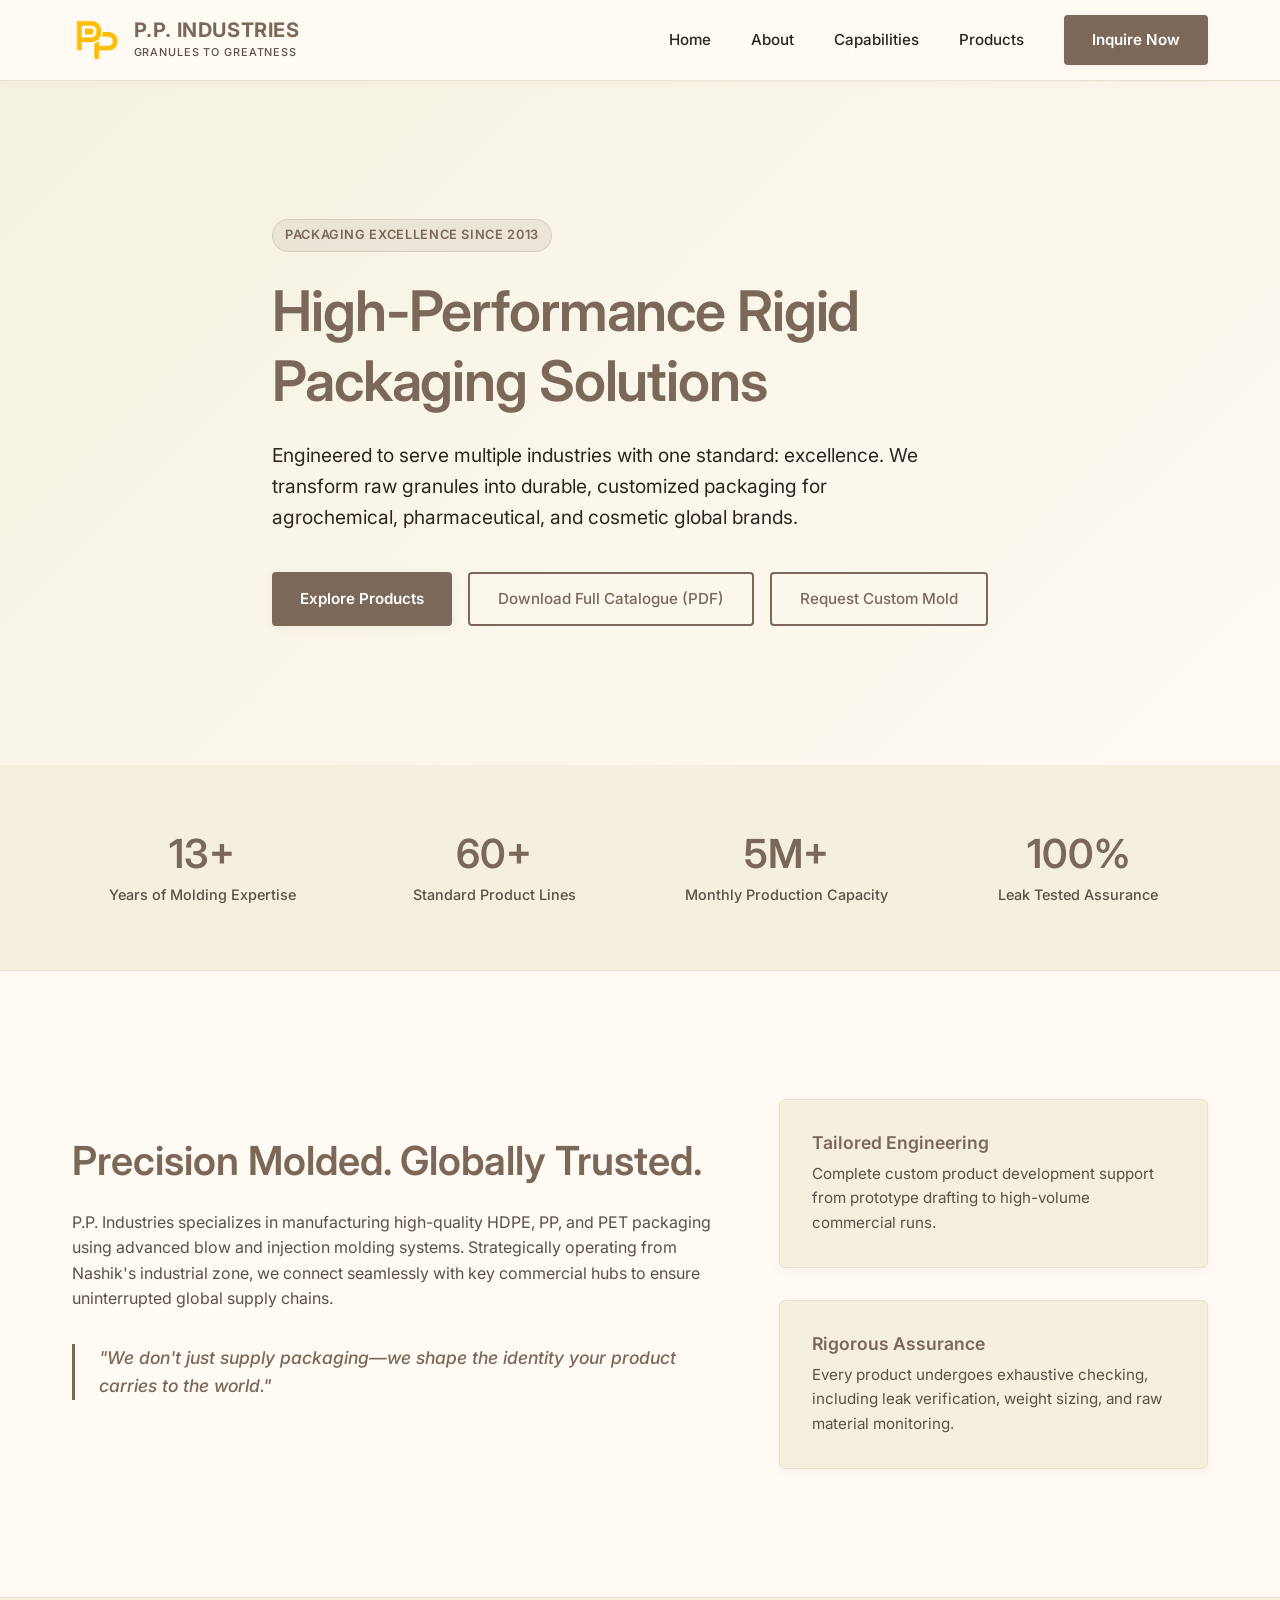
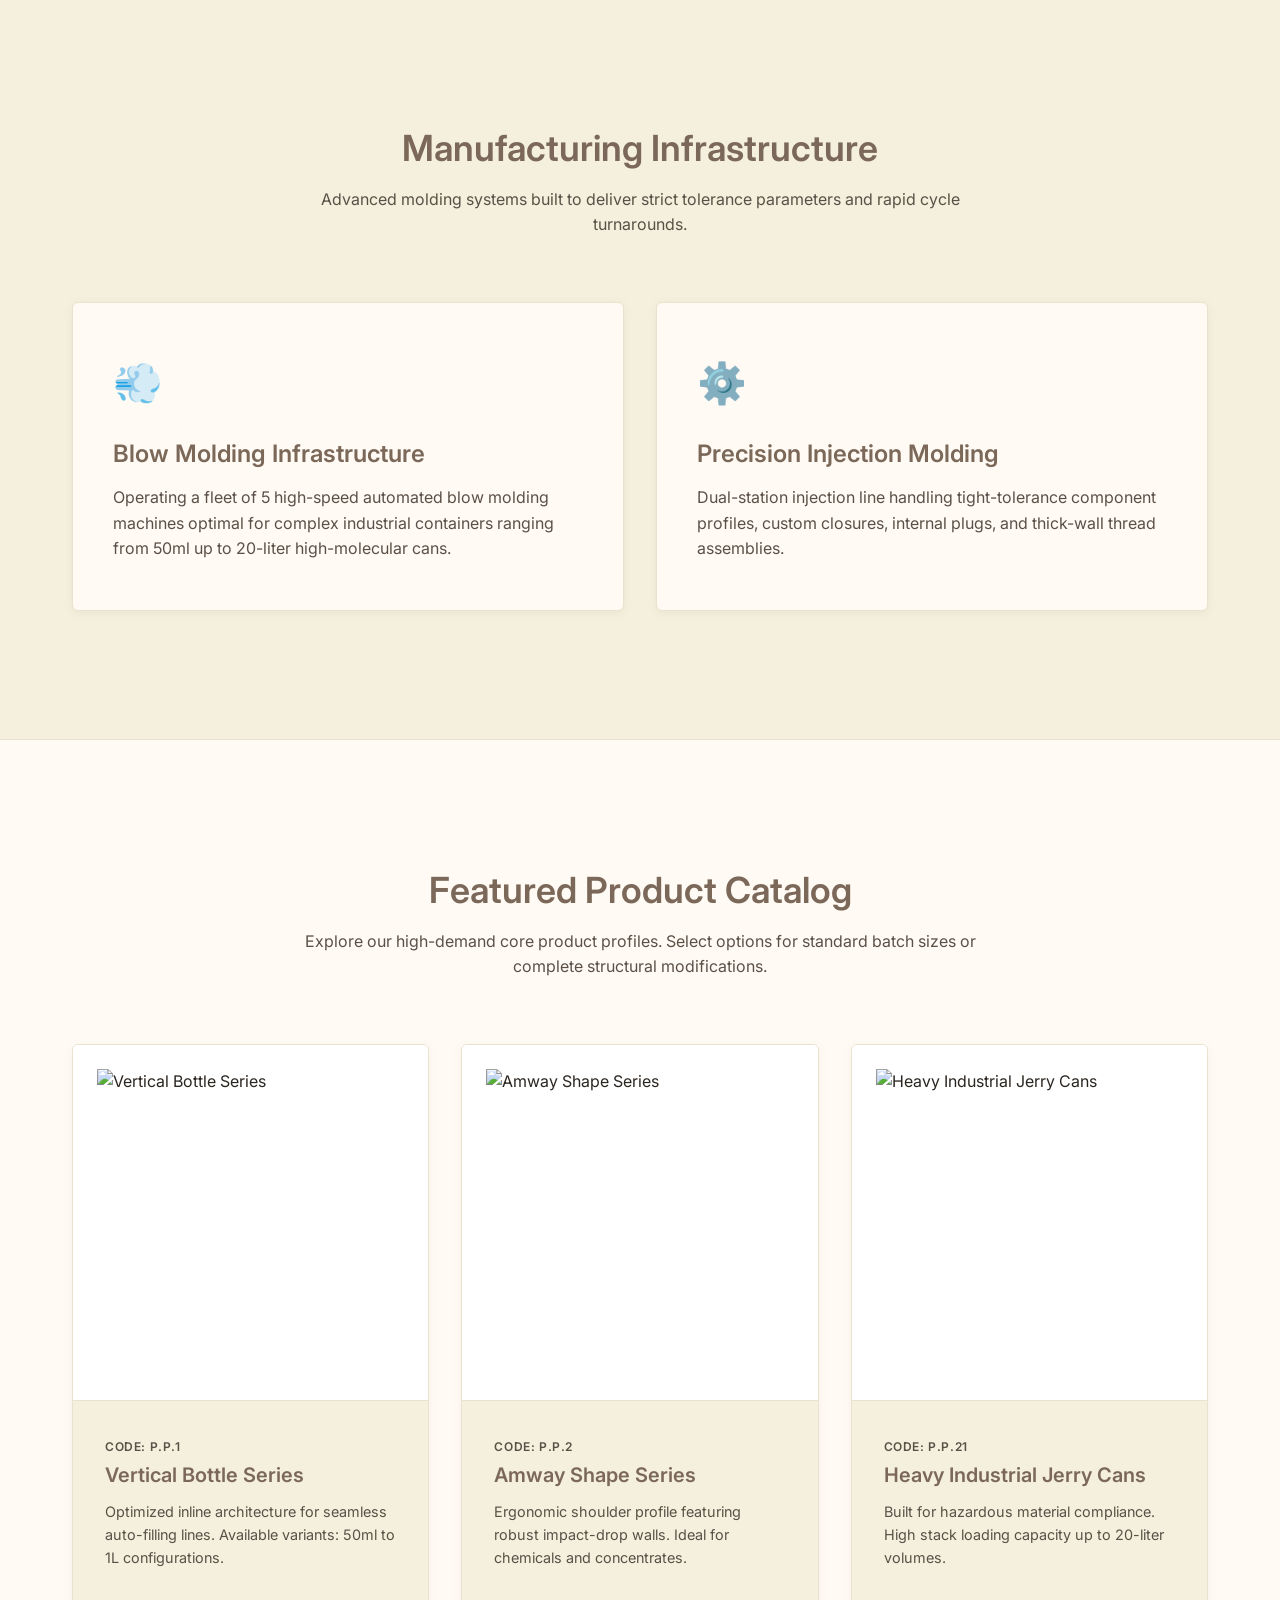
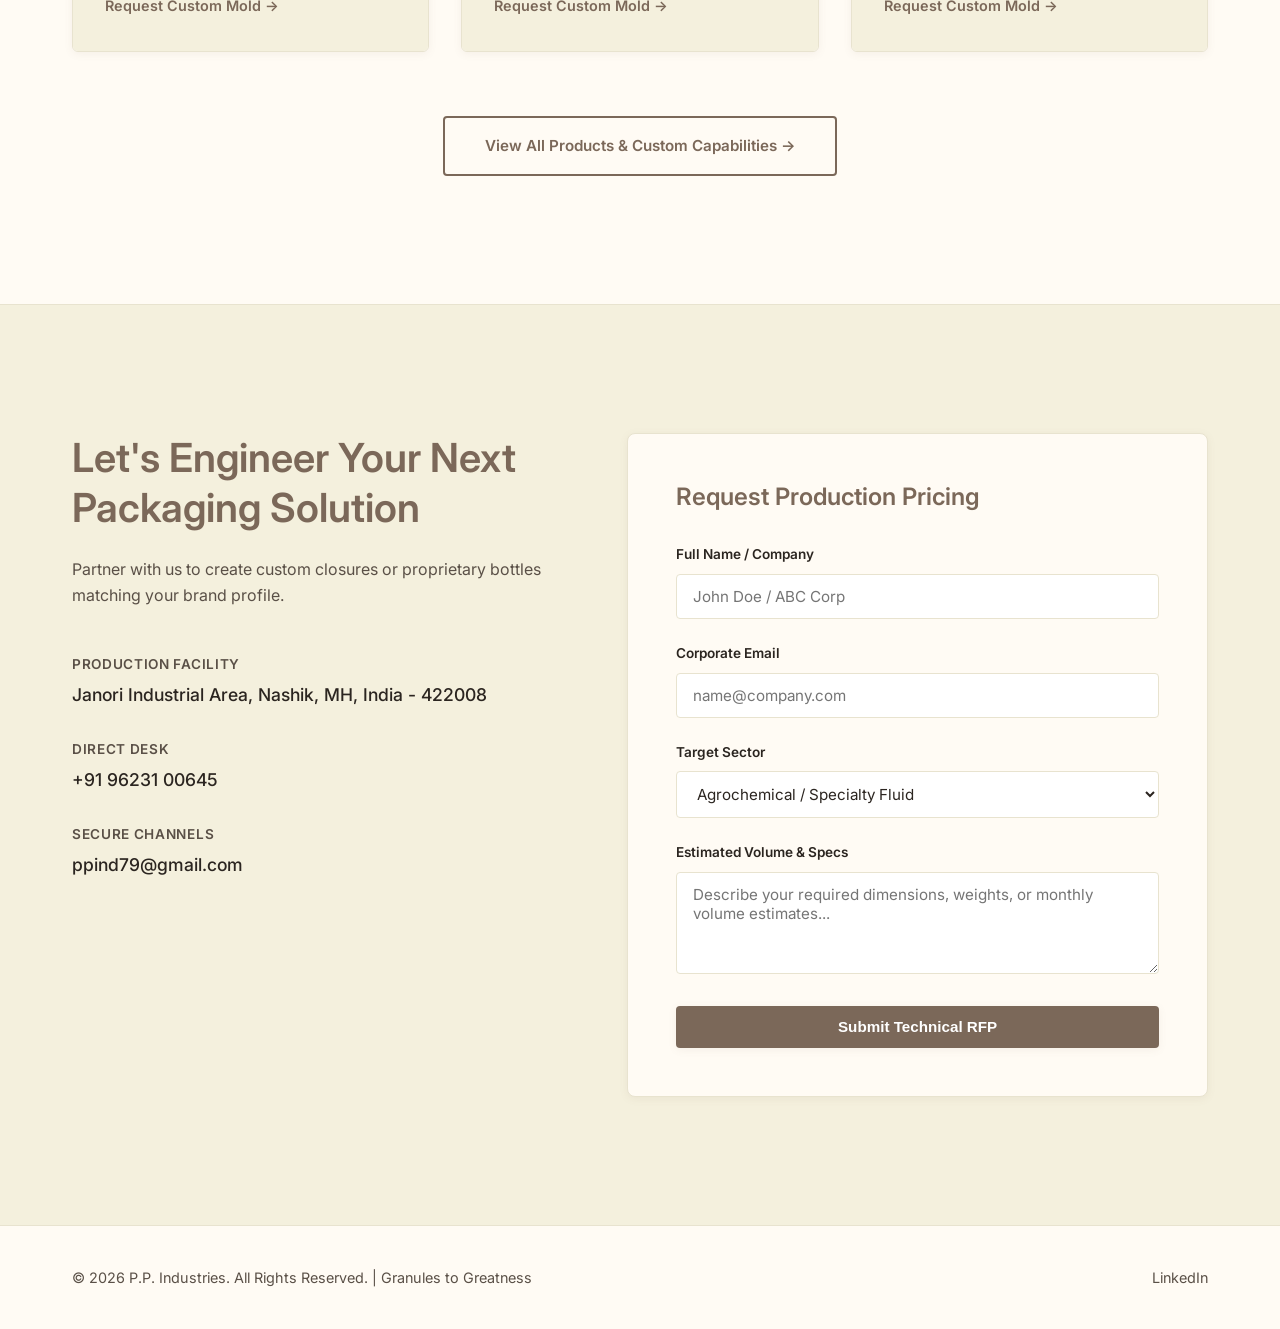
==== commit 9d3660ad: "dynamic portfolio add" ====
--- a/index.html
+++ b/index.html
@@ -3,12 +3,33 @@
 <head>
     <meta charset="UTF-8">
     <meta name="viewport" content="width=device-width, initial-scale=1.0">
+    <!-- Primary Meta Tags for Browser Search Engines -->
+    <!-- Primary Meta Tags for Browser Search Engines -->
     <title>P.P. Industries | Granules to Greatness</title>
-    <meta name="description" content="High-quality HDPE and PP bottles manufacturer utilizing advanced blow and injection molding technology. Serving agrochemical, pharmaceutical, and cosmetic sectors.">
+    <meta name="title" content="P.P. Industries | Granules to Greatness">
+    <meta name="description" content="High-quality HDPE, PP, and PET rigid packaging manufacturer serving agrochemical, pharmaceutical, and cosmetic global brands.">
+
+    <!-- Open Graph / WhatsApp / Facebook Meta Tags -->
+    <meta property="og:type" content="website">
+    <meta property="og:url" content="https://pp-industries.github.io/">
+    <meta property="og:title" content="P.P. Industries | Granules to Greatness">
+    <meta property="og:description" content="High-quality HDPE, PP, and PET rigid packaging manufacturer serving agrochemical, pharmaceutical, and cosmetic global brands.">
+    <meta property="og:image" content="https://pp-industries.github.io/media/logo.png">
+
+    <!-- Twitter Meta Tags -->
+    <meta property="twitter:card" content="summary_large_image">
+    <meta property="twitter:url" content="https://pp-industries.github.io/">
+    <meta property="twitter:title" content="P.P. Industries | Granules to Greatness">
+    <meta property="twitter:description" content="High-quality HDPE, PP, and PET rigid packaging manufacturer serving agrochemical, pharmaceutical, and cosmetic global brands.">
+    <meta property="twitter:image" content="https://pp-industries.github.io/media/logo.png">
+    <!-- <meta name="description" content="High-quality HDPE and PP bottles manufacturer utilizing advanced blow and injection molding technology. Serving agrochemical, pharmaceutical, and cosmetic sectors."> -->
     <link rel="stylesheet" href="style.css">
     <link rel="preconnect" href="https://fonts.googleapis.com">
     <link rel="preconnect" href="https://fonts.gstatic.com" crossorigin>
     <link href="https://fonts.googleapis.com/css2?family=Inter:wght@300;400;500;600;700&display=swap" rel="stylesheet">
+
+    <!-- Browser Tab Favicon (HD Vector) -->
+    <link rel="icon" type="image/svg+xml" href="media/browser-logo.png">
 </head>
 <body>
 
@@ -121,7 +142,7 @@
         </div>
     </section>
 
-    <section id="products" class="products-section">
+    <!-- <section id="products" class="products-section">
         <div class="container">
             <div class="section-header">
                 <h2>Engineered Product Catalog</h2>
@@ -163,7 +184,27 @@
                 </div>
             </div>
         </div>
-    </section>
+    </section> -->
+
+    <!-- Products Showcase Section (Home Page) -->
+    <section id="products" class="products-section">
+        <div class="container">
+            <div class="section-header">
+                <h2>Featured Product Catalog</h2>
+                <p>Explore our high-demand core product profiles. Select options for standard batch sizes or complete structural modifications.</p>
+            </div>
+            
+            <!-- Target container where app.js dynamically streams ONLY the top 3 featured products -->
+            <div id="featured-products-grid" class="products-grid"></div>
+
+            <!-- Highly accessible navigation cluster to load all elements -->
+            <div style="text-align: center; margin-top: 4rem;">
+                <a href="products.html" class="btn btn-secondary" style="padding: 1rem 2.5rem; font-weight: 600;">
+                    View All Products & Custom Capabilities &rarr;
+                </a>
+            </div>
+        </div>
+    </section>    
 
     <section id="contact" class="contact-section">
         <div class="container contact-grid">
--- a/style.css
+++ b/style.css
@@ -299,6 +299,8 @@
 .hero-actions {
     display: flex;
     gap: 1rem;
+    flex-wrap: wrap; /* Allows natural shifting if desktop windows are small */
+    margin-top: 2rem;
 }
 
 /* --- Core Metrics Display --- */
@@ -652,10 +654,10 @@
         display: flex; 
     }
 
-    /* Adjust typography and grids for mobile */
+    /* Adjust typography and grids for mobile
     .hero-content h1 { 
         font-size: 2.5rem; 
-    }
+    } */
     
     .products-grid, .capabilities-grid, .metrics-grid {
         grid-template-columns: 1fr;
@@ -666,4 +668,37 @@
         gap: 1.5rem;
         text-align: center;
     }
+
+    .hero-section {
+        padding: 140px 0 60px 0; /* Tightens up excess top spacing on mobile screens */
+        text-align: center;      /* Centers the text content nicely for mobile viewing */
+    }
+
+    .hero-content {
+        display: flex;
+        flex-direction: column;
+        align-items: center;    /* Keeps your badge and elements perfectly centered */
+    }
+
+    .hero-content h1 {
+        font-size: 2.2rem;       /* Scaled down text sizing to stop text breaking awkwardly */
+        line-height: 1.3;
+    }
+
+    .hero-content p {
+        font-size: 1rem;
+        margin-bottom: 2rem;
+    }
+
+    .hero-actions {
+        flex-direction: column;  /* Stack the buttons cleanly on top of each other */
+        width: 100%;             /* Allow full width behavior */
+        gap: 0.85rem;            /* Distinct vertical spacing between stacked choices */
+    }
+
+    .hero-actions .btn {
+        width: 100%;             /* Scales buttons uniformly across phone dimensions */
+        max-width: 340px;        /* Limits max expansion so they stay elegant on tablets */
+        box-sizing: border-box;
+    }
 }
